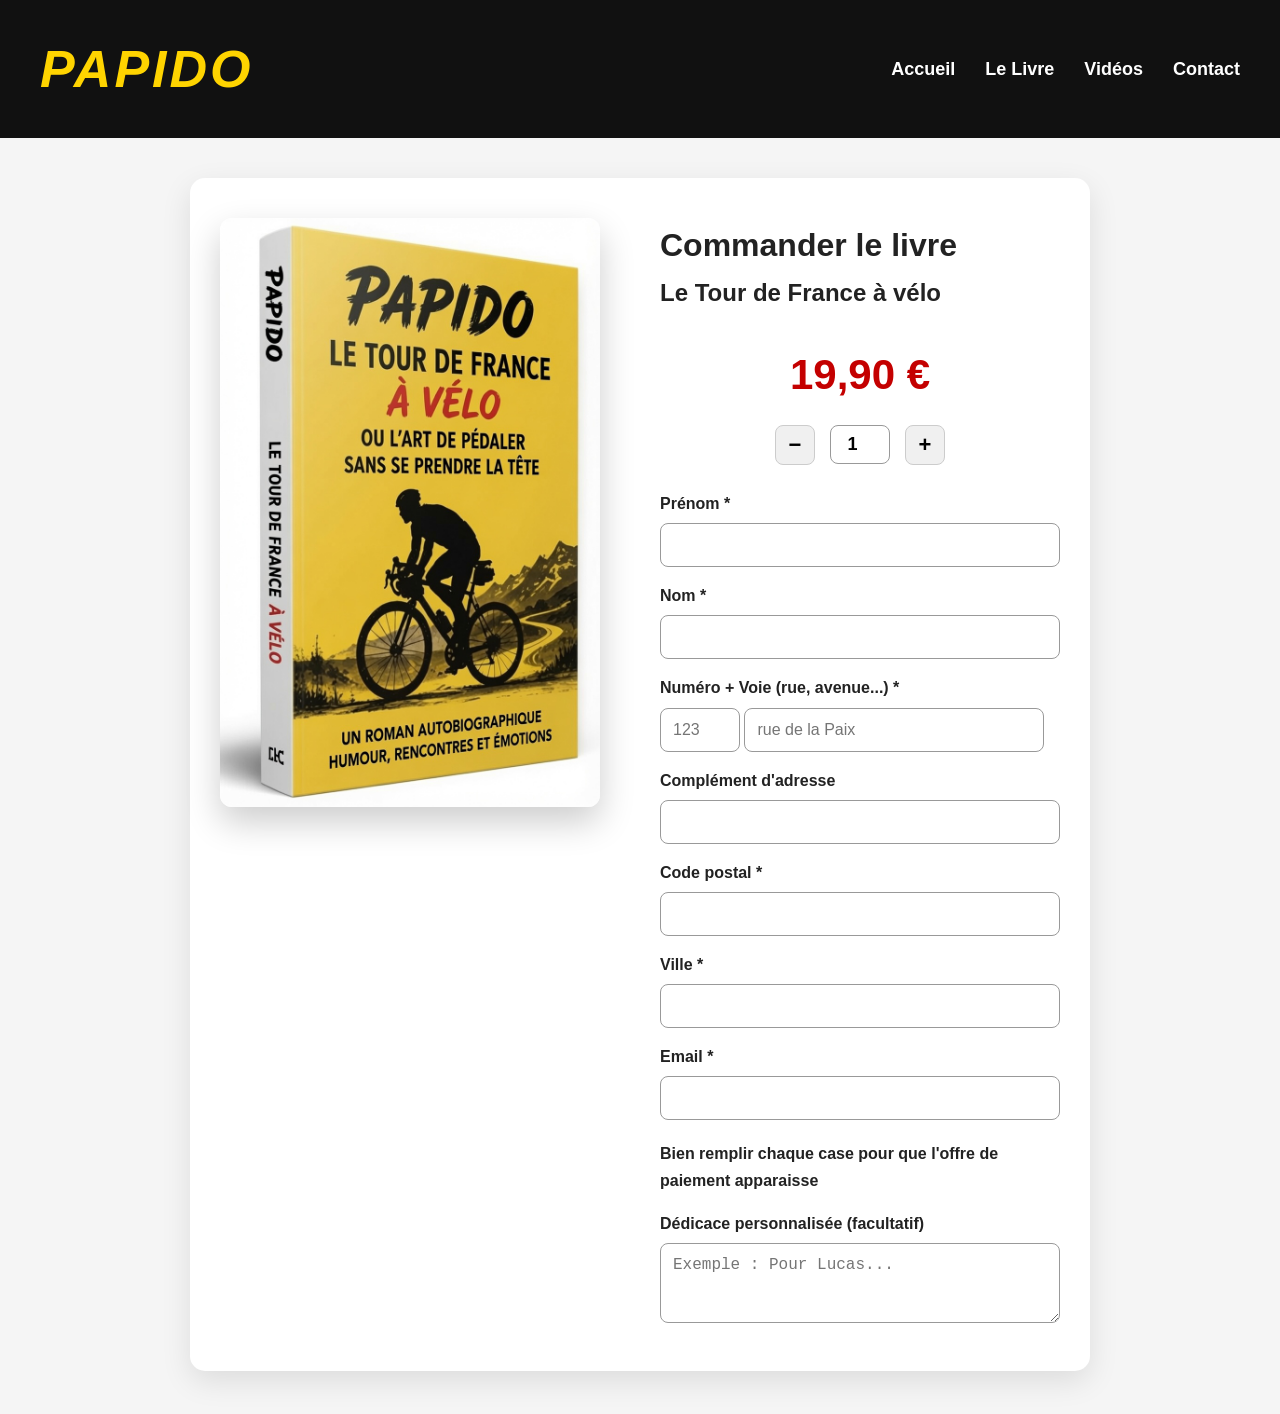
==== commande.html @ 3bb46389 "Add instruction for filling out payment form Added a note to encourage users to fill out the form co" ====
<!DOCTYPE html>
<html lang="fr">
<head>
    <meta charset="UTF-8">
    <meta name="viewport" content="width=device-width, initial-scale=1.0">
    <title>Commander le livre | PAPIDO</title>
    <link rel="stylesheet" href="style.css">
    
    <style>
        .commande-container { max-width: 900px; margin: 40px auto; padding: 40px 30px; background: white; border-radius: 15px; box-shadow: 0 10px 30px rgba(0,0,0,0.1); }
        .hero-commande { display: grid; grid-template-columns: 1fr 1fr; gap: 40px; align-items: start; }
        .hero-commande img { width: 100%; max-width: 380px; border-radius: 12px; box-shadow: 0 15px 35px rgba(0,0,0,0.2); }
        label { display:block; margin:15px 0 6px; font-weight:bold; }
        input, textarea { width: 100%; padding: 12px; border: 1px solid #999; border-radius: 8px; font-size: 16px; }
        .payment-buttons { display: none; margin-top: 30px; }
        .btn-principal { width: 100%; padding: 18px; font-size: 22px; font-weight: bold; background: #c40000; color: white; border: none; border-radius: 10px; margin: 10px 0; cursor: pointer; }
        .btn-principal:disabled { opacity: 0.6; cursor: not-allowed; }
        .btn-paypal { width: 100%; padding: 16px; font-size: 20px; font-weight: bold; background: #003087; color: white; border: none; border-radius: 10px; cursor: pointer; }
        .erreur-msg { color: #c40000; font-weight: bold; margin-top: 10px; display: none; }

        .prix-detail { text-align: center; margin: 25px 0 10px 0; }
        .prix-detail .petit { font-size: 24px; color: #555; }
        .prix-total { font-size: 42px; font-weight: bold; color: #c40000; text-align: center; margin: 5px 0 10px 0; }

        .quantite-selector { display: flex; align-items: center; justify-content: center; gap: 15px; margin: 15px 0 25px 0; }
        .quantite-selector button { width: 40px; height: 40px; font-size: 22px; font-weight: bold; background: #f0f0f0; border: 1px solid #ccc; border-radius: 8px; cursor: pointer; }
        .quantite-selector button:hover { background: #e0e0e0; }
        .quantite-selector input { width: 60px; text-align: center; padding: 8px; font-size: 18px; font-weight: bold; }
    </style>
</head>
<body>

<header>
    <div class="navbar">
        <div class="logo">PAPIDO</div>
        <ul>
            <li><a href="index.html">Accueil</a></li>
            <li><a href="index.html#livre">Le Livre</a></li>
            <li><a href="index.html#videos">Vidéos</a></li>
            <li><a href="index.html#contact">Contact</a></li>
        </ul>
    </div>
</header>

<div class="commande-container">
    <div class="hero-commande">
        <div>
            <img src="photo livre.jpg" alt="Le livre PAPIDO">
        </div>

        <div>
            <h1>Commander le livre</h1>
            <h2>Le Tour de France à vélo</h2>
            
            <div class="prix-detail">
               
                <div class="prix-total" id="prixTotal">19,90 €</div>
            </div>

            <div class="quantite-selector">
                <button type="button" onclick="changerQuantite(-1)">−</button>
                <input type="number" id="quantite" min="1" max="10" value="1" readonly>
                <button type="button" onclick="changerQuantite(1)">+</button>
            </div>

 <form id="orderForm">
    <label>Prénom *</label>
    <input type="text" name="prenom" id="prenom" required>

    <label>Nom *</label>
    <input type="text" name="nom" id="nom" required>

    <label>Numéro + Voie (rue, avenue...) *</label>
    <input type="text" name="numero" id="adresse" placeholder="123" style="width:20%; display:inline-block;" required>
    <input type="text" name="voie" id="adresse1" placeholder="rue de la Paix" style="width:75%; display:inline-block;" required>

    <label>Complément d'adresse</label>
    <input type="text" name="complement" id="adresse2">

    <label>Code postal *</label>
    <input type="text" name="codepostal" id="codepostal" required>

    <label>Ville *</label>
    <input type="text" name="ville" id="ville" required>

    <label>Email *</label>
    <input type="email" name="email" id="email" required>

     <p style="font-weight: bold; margin: 20px 0 10px 0;">Bien remplir chaque case pour que l'offre de paiement apparaisse</p>

    <label>Dédicace personnalisée (facultatif)</label>
    <textarea name="dedicace" id="dedicace" rows="3" placeholder="Exemple : Pour Lucas..."></textarea>

    <div id="paymentButtons" class="payment-buttons">
        <button type="button" class="btn-principal" id="btnCarte" onclick="payerCarte()">
            💳 PAYER PAR CARTE BANCAIRE
        </button>
        <button type="button" class="btn-paypal" onclick="payerPaypal()">
            🅿️ PAYER AVEC PAYPAL
        </button>
        <div class="erreur-msg" id="erreurMsg"></div>
    </div>
</form>

        </div>
    </div>
</div>

<script>
const form = document.getElementById('orderForm');
const paymentButtons = document.getElementById('paymentButtons');
const btnCarte = document.getElementById('btnCarte');
const erreurMsg = document.getElementById('erreurMsg');

const PRIX_UNITAIRE = 19.90;

function changerQuantite(delta) {
    const input = document.getElementById('quantite');
    let val = parseInt(input.value) + delta;
    val = Math.max(1, Math.min(10, val));
    input.value = val;
    const total = val * PRIX_UNITAIRE;
    document.getElementById('prixTotal').textContent = total.toFixed(2).replace('.', ',') + ' €';
}

form.addEventListener('input', () => {
    const fields = ['prenom','nom','adresse','codepostal','ville','email'];
    let filled = fields.every(f => document.getElementById(f).value.trim() !== '');
    paymentButtons.style.display = filled ? 'block' : 'none';
});

function getFormData() {
    return {
        prenom: document.getElementById('prenom').value.trim(),
        nom: document.getElementById('nom').value.trim(),
        numero: document.getElementById('adresse').value.trim(),
        voie: document.getElementById('adresse1').value.trim(),
        complement: document.getElementById('adresse2').value.trim(),
        codepostal: document.getElementById('codepostal').value.trim(),
        ville: document.getElementById('ville').value.trim(),
        email: document.getElementById('email').value.trim(),
        dedicace: document.getElementById('dedicace').value.trim(),
        quantite: parseInt(document.getElementById('quantite').value),
    };
}

async function payerCarte() {
    erreurMsg.style.display = 'none';
    btnCarte.disabled = true;
    btnCarte.textContent = 'Chargement...';

    try {
        const response = await fetch('create-checkout-session.php', {
            method: 'POST',
            headers: { 'Content-Type': 'application/json' },
            body: JSON.stringify(getFormData())
        });

        const data = await response.json();

        if (data.url) {
            window.location.href = data.url;
        } else {
            throw new Error(data.error || 'Erreur inconnue');
        }
    } catch (err) {
        erreurMsg.textContent = "Une erreur est survenue, merci de réessayer. (" + err.message + ")";
        erreurMsg.style.display = 'block';
        btnCarte.disabled = false;
        btnCarte.textContent = '💳 PAYER PAR CARTE BANCAIRE';
    }
}

function payerPaypal() {
    window.location.href = "https://paypal.me/laventurepapido";
}
</script>

</body>
</html>
---- style.css ----
/* ========================= */
/* PAPIDO */
/* ========================= */

*{
margin:0;
padding:0;
box-sizing:border-box;
}

html{
scroll-behavior:smooth;
}

body{

font-family:Arial,Helvetica,sans-serif;

background:#f5f5f5;

color:#222;

line-height:1.7;

}

/* ========================= */
/* NAVIGATION */
/* ========================= */

header{

background:#111;

color:white;

}

.navbar{

max-width:1400px;

margin:auto;

display:flex;

justify-content:space-between;

align-items:center;

padding:25px 40px;

}

.logo{

font-size:52px;

font-weight:bold;

color:#ffd400;

letter-spacing:3px;

font-style:italic;

}

.navbar ul{

display:flex;

gap:30px;

list-style:none;

align-items:center;

}

.navbar a{

color:white;

text-decoration:none;

font-size:18px;

font-weight:bold;

transition:.3s;

}

.navbar a:hover{

color:#ffd400;

}

.btn-menu{

background:#c40000;

padding:12px 22px;

border-radius:8px;

}
/* ========================= */
/* TEXTE */
/* ========================= */
.texte-centre {
  text-align: center;
}

/* ========================= */
/* PHOTOS */
/* ========================= */
.photo-voyage {
  width: 100%;
  max-width: 600px;
  border-radius: 12px;
  box-shadow: 0 4px 12px rgba(0,0,0,0.2);
  display: block;
  margin: 20px auto;
}

.galerie {
  display: grid;
  grid-template-columns: repeat(auto-fit, minmax(120px, 1fr));
  gap: 10px;
  max-width: 600px;
  margin: 20px auto;
}

.galerie img {
  width: 100%;
  border-radius: 8px;
  object-fit: cover;
  height: 120px;
  cursor: pointer;
  transition: transform 0.2s;
}

.galerie img:hover {
  transform: scale(1.05);
}

/* ========================= */
/* HERO */
/* ========================= */

.hero{

max-width:1400px;

margin:auto;

padding:80px 40px;

display:grid;

grid-template-columns:1fr 1fr;

gap:70px;

align-items:center;

}

.hero-image{

text-align:center;

}

.hero-image img{

width:100%;

max-width:500px;

border-radius:12px;

box-shadow:0 20px 40px rgba(0,0,0,.25);

}

.hero-text h1{

font-size:64px;

line-height:1.1;

margin-bottom:20px;

}

.hero-text h2{

font-size:34px;

color:#ffd400;

margin-bottom:30px;

font-weight:normal;

}

.hero-text p{

font-size:24px;

margin-bottom:40px;

}

/* ========================= */
/* BOUTONS */
/* ========================= */

.hero-buttons{

display:flex;

flex-wrap:wrap;

gap:20px;

}

.btn-jaune,

.btn-rouge,

.btn-noir{

padding:18px 30px;

border-radius:10px;

text-decoration:none;

font-size:20px;

font-weight:bold;

transition:.3s;

}

.btn-jaune{

background:#ffd400;

color:#111;
margin-top:30px;
display:inline-block;
}

.btn-jaune:hover{

transform:translateY(-3px);

}

.btn-rouge{

background:#c40000;

color:white;
margin-top:30px;
display:inline-block;

}

.btn-rouge:hover{

background:#990000;

}

.btn-noir{

background:#222;

color:white;

}

.btn-noir:hover{

background:#000;

}

/* ========================= */
/* SECTIONS */
/* ========================= */

.section{

max-width:1200px;

margin:auto;

padding:80px 30px;

text-align:center;

}

.section h2{

font-size:48px;

margin-bottom:30px;

color:#111;

}

.section p{

font-size:22px;

max-width:900px;

margin:auto;

}

/* ========================= */
/* CARTES */
/* ========================= */

.cartes{

display:grid;

grid-template-columns:repeat(4,1fr);

gap:30px;

margin-top:50px;

}

.carte{

background:white;

padding:35px;

border-radius:15px;

box-shadow:0 10px 25px rgba(0,0,0,.10);

transition:.3s;

}

.carte:hover{

transform:translateY(-8px);

}

.carte h3{

font-size:50px;

margin-bottom:20px;

}

.carte p{

font-size:20px;

}

/* ========================= */
/* FOOTER */
/* ========================= */

footer{

background:#111;

color:white;

text-align:center;

padding:60px 20px;

margin-top:80px;

}

footer h2{

color:#ffd400;

font-size:42px;

margin-bottom:15px;

}

footer p{

font-size:18px;

margin:10px 0;

}

/* ========================= */
/* RESPONSIVE */
/* ========================= */

@media(max-width:1000px){

.hero{

grid-template-columns:1fr;

text-align:center;

}

.hero-text h1{

font-size:48px;

}

.hero-text h2{

font-size:28px;

}

.hero-text p{

font-size:20px;

}

.hero-buttons{

justify-content:center;

}

.cartes{

grid-template-columns:repeat(2,1fr);

}

.navbar{

flex-direction:column;

gap:20px;

}

.navbar ul{

flex-wrap:wrap;

justify-content:center;

}

}

@media(max-width:700px){

.cartes{

grid-template-columns:1fr;

}

.logo{

font-size:38px;

}

.hero{

padding:40px 20px;

}

.section h2{

font-size:36px;

}

.section p{

font-size:18px;

}

.btn-jaune,

.btn-rouge,

.btn-noir{

width:100%;

text-align:center;

}

}
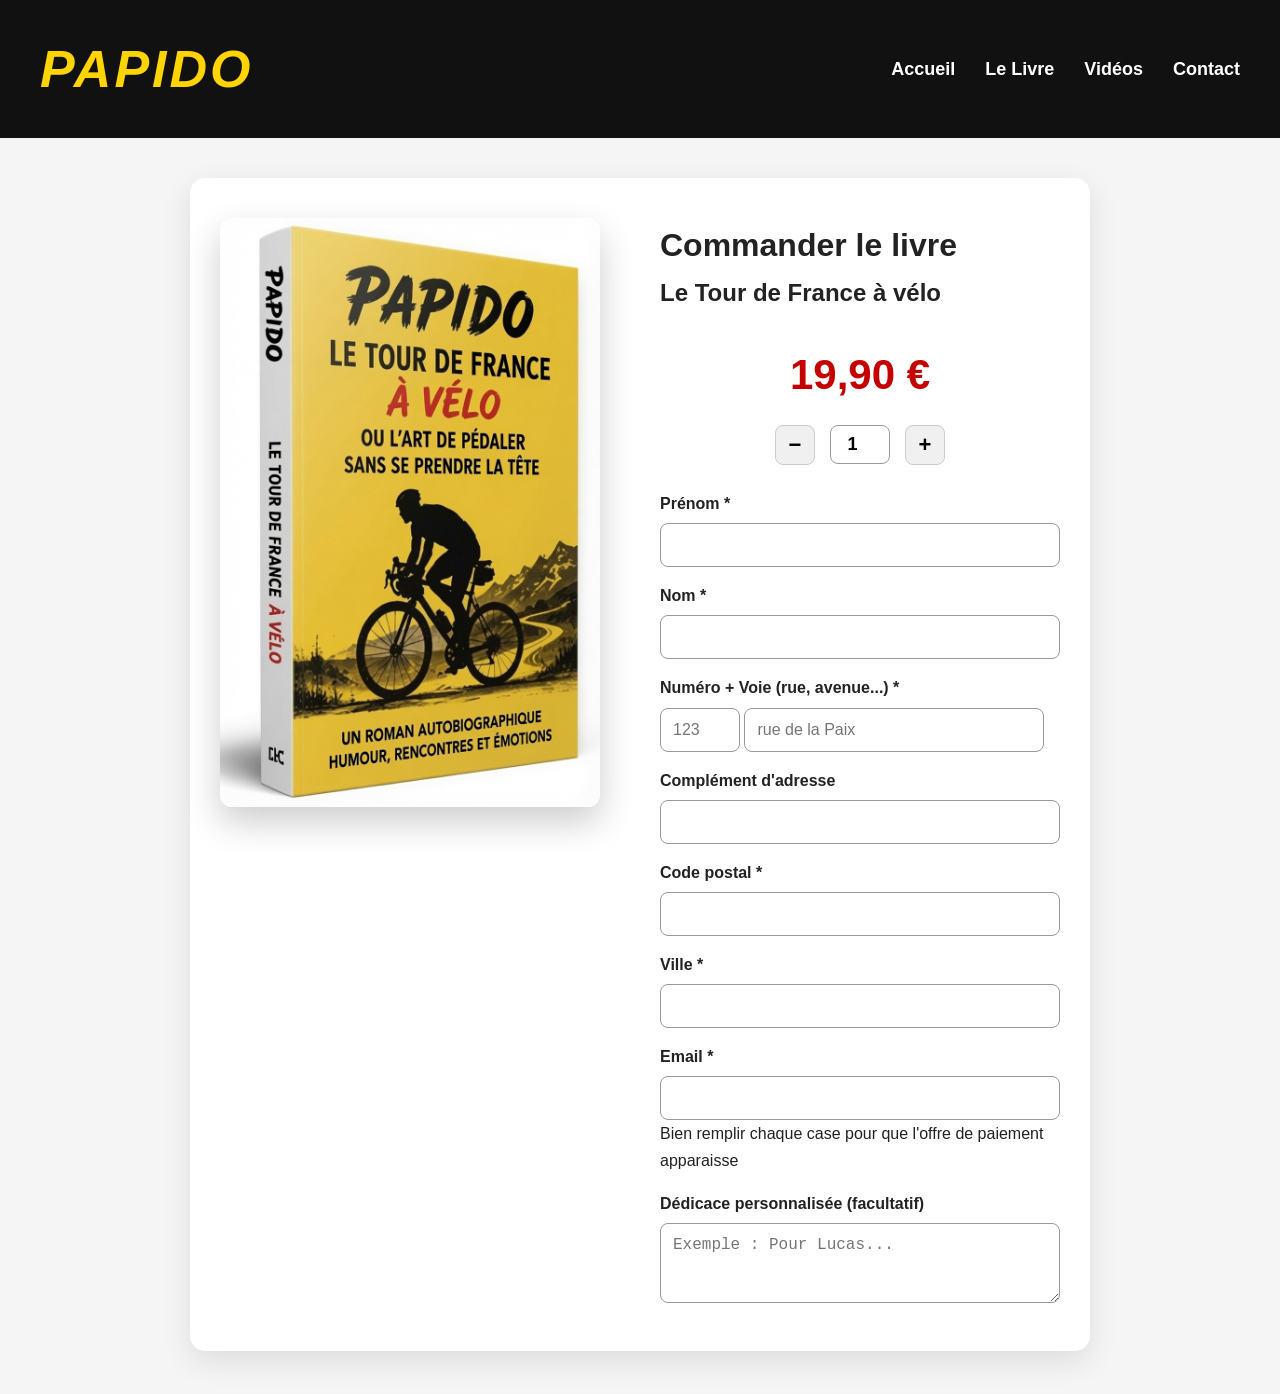
==== commit cd1b3435: "Update commande.html" ====
--- a/commande.html
+++ b/commande.html
@@ -86,7 +86,7 @@
     <label>Email *</label>
     <input type="email" name="email" id="email" required>
 
-     <p style="font-weight: bold; margin: 20px 0 10px 0;">Bien remplir chaque case pour que l'offre de paiement apparaisse</p>
+     <p class="avertissement-remplissage">Bien remplir chaque case pour que l'offre de paiement apparaisse</p>
 
     <label>Dédicace personnalisée (facultatif)</label>
     <textarea name="dedicace" id="dedicace" rows="3" placeholder="Exemple : Pour Lucas..."></textarea>
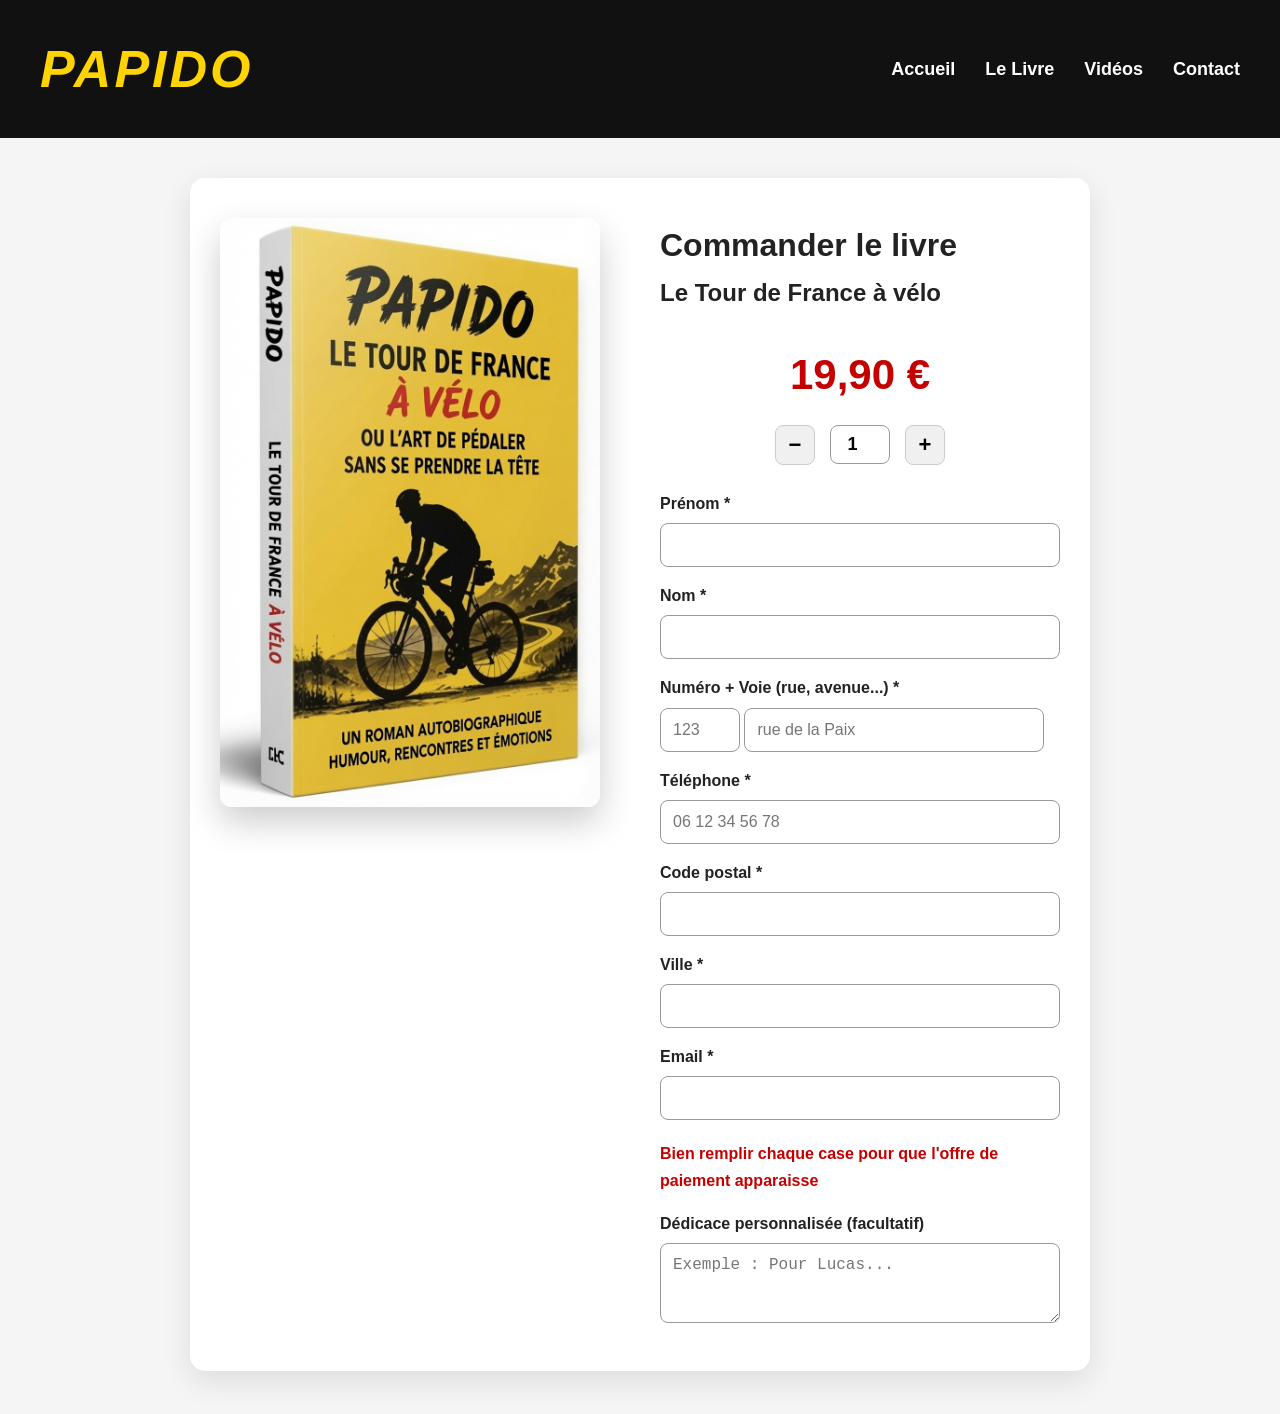
==== commit 99c8ca28: "Update commande.html" ====
--- a/commande.html
+++ b/commande.html
@@ -74,8 +74,8 @@
     <input type="text" name="numero" id="adresse" placeholder="123" style="width:20%; display:inline-block;" required>
     <input type="text" name="voie" id="adresse1" placeholder="rue de la Paix" style="width:75%; display:inline-block;" required>
 
-    <label>Complément d'adresse</label>
-    <input type="text" name="complement" id="adresse2">
+   <label>Téléphone *</label>
+    <input type="tel" name="telephone" id="telephone" placeholder="06 12 34 56 78" required>
 
     <label>Code postal *</label>
     <input type="text" name="codepostal" id="codepostal" required>
@@ -86,7 +86,7 @@
     <label>Email *</label>
     <input type="email" name="email" id="email" required>
 
-     <p class="avertissement-remplissage">Bien remplir chaque case pour que l'offre de paiement apparaisse</p>
+    <p class="avertissement-remplissage">Bien remplir chaque case pour que l'offre de paiement apparaisse</p>
 
     <label>Dédicace personnalisée (facultatif)</label>
     <textarea name="dedicace" id="dedicace" rows="3" placeholder="Exemple : Pour Lucas..."></textarea>
--- a/style.css
+++ b/style.css
@@ -113,7 +113,15 @@
 .texte-centre {
   text-align: center;
 }
-
+.section p.avertissement-remplissage {
+  font-weight: bold;
+  margin: 20px auto 10px auto;
+}
+.avertissement-remplissage {
+  font-weight: bold;
+  color: #c40000;
+  margin-top: 20px;
+}
 /* ========================= */
 /* PHOTOS */
 /* ========================= */
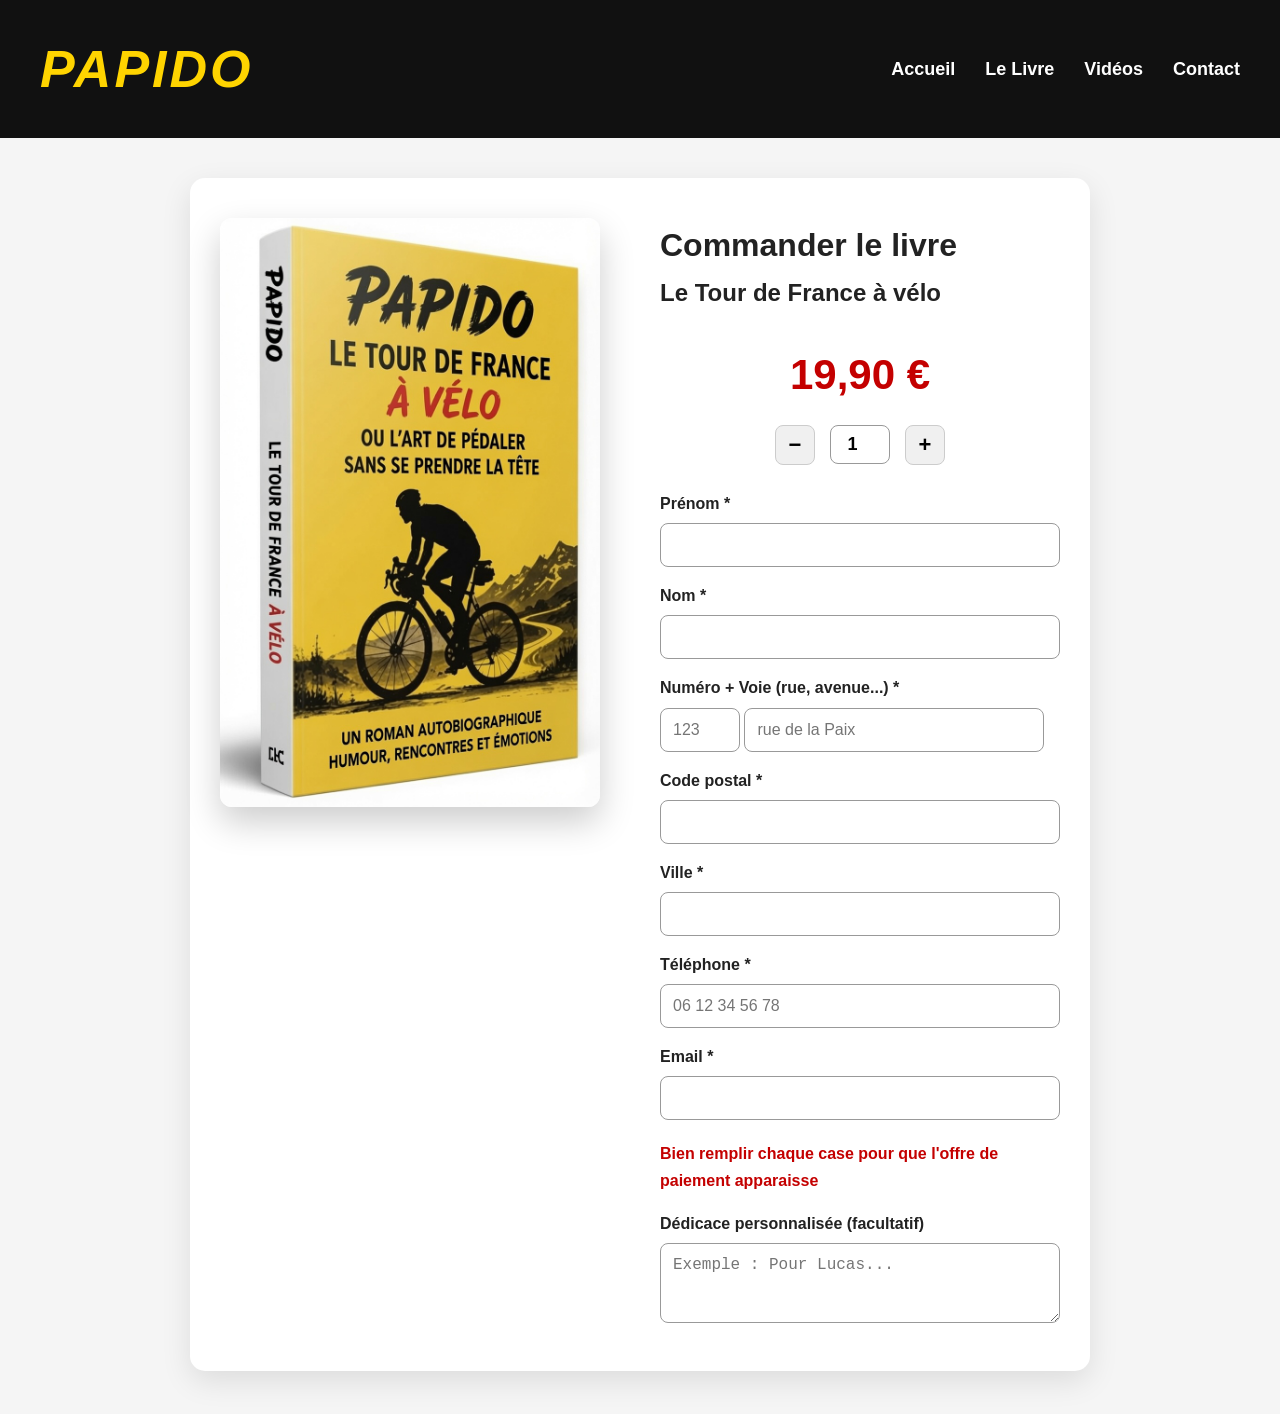
==== commit b83465d6: "Reorder telephone and postal code fields in form" ====
--- a/commande.html
+++ b/commande.html
@@ -74,14 +74,14 @@
     <input type="text" name="numero" id="adresse" placeholder="123" style="width:20%; display:inline-block;" required>
     <input type="text" name="voie" id="adresse1" placeholder="rue de la Paix" style="width:75%; display:inline-block;" required>
 
-   <label>Téléphone *</label>
-    <input type="tel" name="telephone" id="telephone" placeholder="06 12 34 56 78" required>
-
-    <label>Code postal *</label>
+      <label>Code postal *</label>
     <input type="text" name="codepostal" id="codepostal" required>
 
     <label>Ville *</label>
     <input type="text" name="ville" id="ville" required>
+
+     <label>Téléphone *</label>
+    <input type="tel" name="telephone" id="telephone" placeholder="06 12 34 56 78" required>
 
     <label>Email *</label>
     <input type="email" name="email" id="email" required>
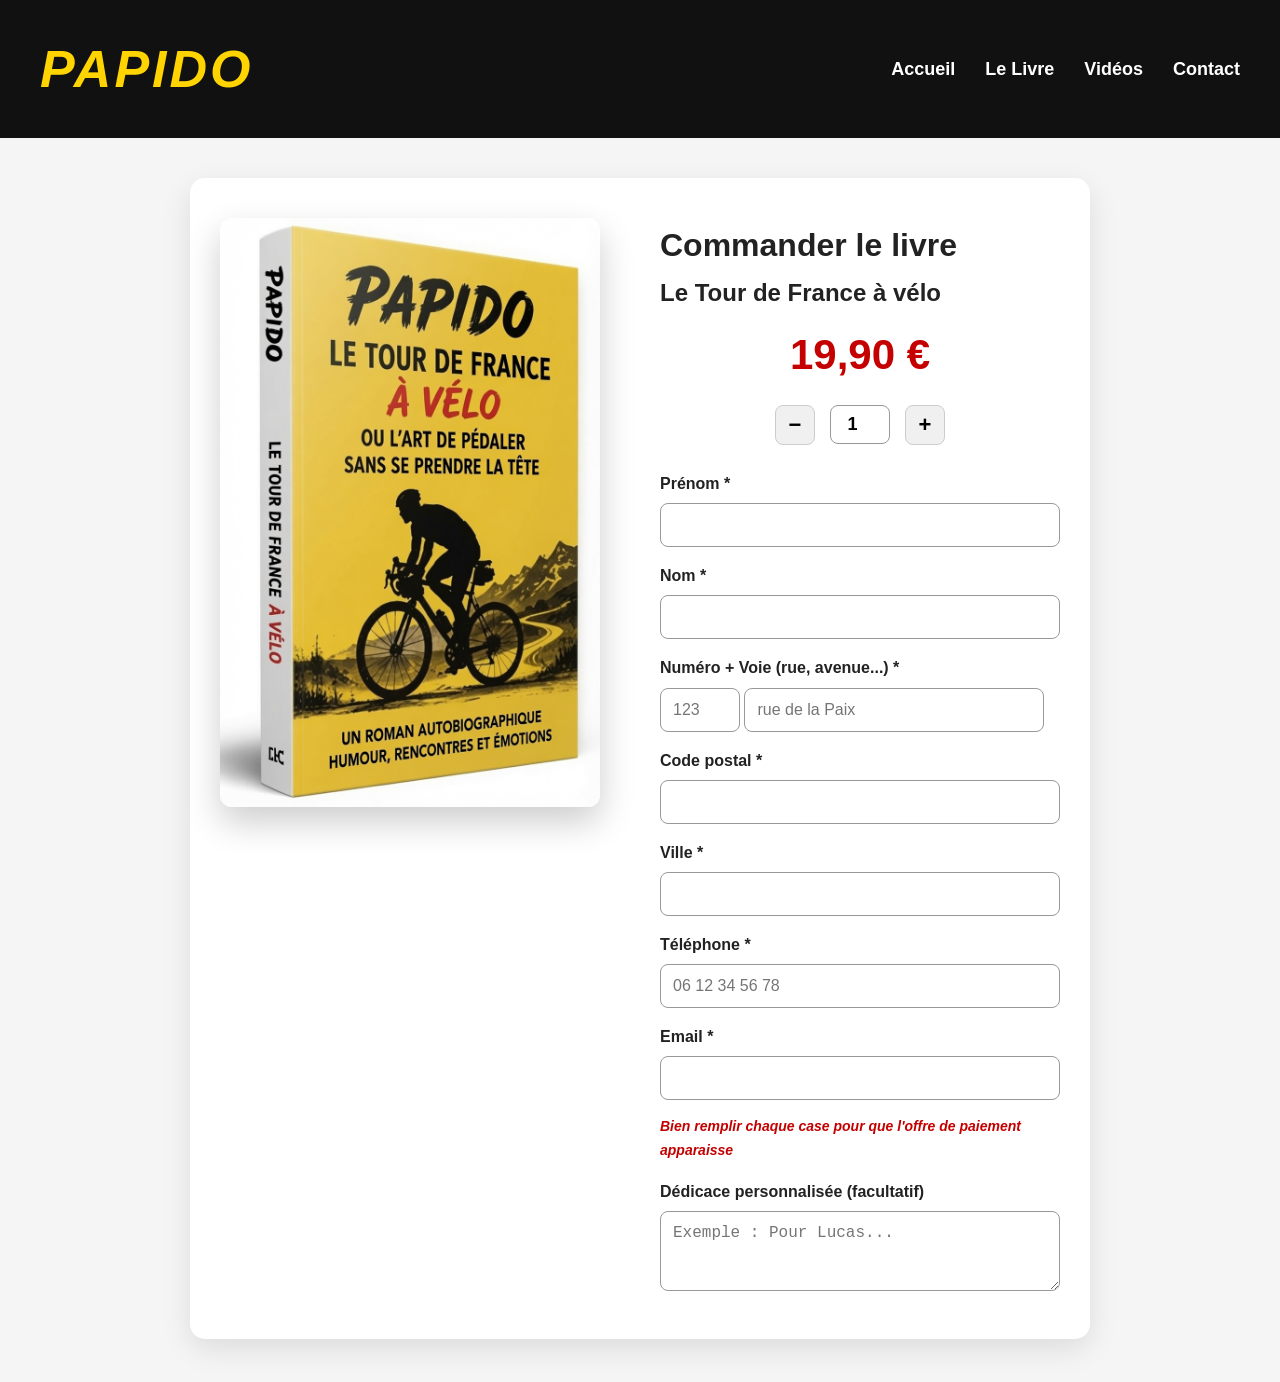
==== commit a4fcad82: "Refactor form structure and style in commande.html" ====
--- a/commande.html
+++ b/commande.html
@@ -17,15 +17,12 @@
         .btn-principal:disabled { opacity: 0.6; cursor: not-allowed; }
         .btn-paypal { width: 100%; padding: 16px; font-size: 20px; font-weight: bold; background: #003087; color: white; border: none; border-radius: 10px; cursor: pointer; }
         .erreur-msg { color: #c40000; font-weight: bold; margin-top: 10px; display: none; }
-
-        .prix-detail { text-align: center; margin: 25px 0 10px 0; }
-        .prix-detail .petit { font-size: 24px; color: #555; }
         .prix-total { font-size: 42px; font-weight: bold; color: #c40000; text-align: center; margin: 5px 0 10px 0; }
-
         .quantite-selector { display: flex; align-items: center; justify-content: center; gap: 15px; margin: 15px 0 25px 0; }
         .quantite-selector button { width: 40px; height: 40px; font-size: 22px; font-weight: bold; background: #f0f0f0; border: 1px solid #ccc; border-radius: 8px; cursor: pointer; }
         .quantite-selector button:hover { background: #e0e0e0; }
         .quantite-selector input { width: 60px; text-align: center; padding: 8px; font-size: 18px; font-weight: bold; }
+        .avertissement-remplissage { color: #c40000; font-size: 14px; margin: 15px 0; font-style: italic; }
     </style>
 </head>
 <body>
@@ -52,10 +49,7 @@
             <h1>Commander le livre</h1>
             <h2>Le Tour de France à vélo</h2>
             
-            <div class="prix-detail">
-               
-                <div class="prix-total" id="prixTotal">19,90 €</div>
-            </div>
+            <div class="prix-total" id="prixTotal">19,90 €</div>
 
             <div class="quantite-selector">
                 <button type="button" onclick="changerQuantite(-1)">−</button>
@@ -63,45 +57,44 @@
                 <button type="button" onclick="changerQuantite(1)">+</button>
             </div>
 
- <form id="orderForm">
-    <label>Prénom *</label>
-    <input type="text" name="prenom" id="prenom" required>
+            <form id="orderForm">
+                <label>Prénom *</label>
+                <input type="text" name="prenom" id="prenom" required>
 
-    <label>Nom *</label>
-    <input type="text" name="nom" id="nom" required>
+                <label>Nom *</label>
+                <input type="text" name="nom" id="nom" required>
 
-    <label>Numéro + Voie (rue, avenue...) *</label>
-    <input type="text" name="numero" id="adresse" placeholder="123" style="width:20%; display:inline-block;" required>
-    <input type="text" name="voie" id="adresse1" placeholder="rue de la Paix" style="width:75%; display:inline-block;" required>
+                <label>Numéro + Voie (rue, avenue...) *</label>
+                <input type="text" name="numero" id="adresse" placeholder="123" style="width:20%; display:inline-block;" required>
+                <input type="text" name="voie" id="adresse1" placeholder="rue de la Paix" style="width:75%; display:inline-block;" required>
 
-      <label>Code postal *</label>
-    <input type="text" name="codepostal" id="codepostal" required>
+                <label>Code postal *</label>
+                <input type="text" name="codepostal" id="codepostal" required>
 
-    <label>Ville *</label>
-    <input type="text" name="ville" id="ville" required>
+                <label>Ville *</label>
+                <input type="text" name="ville" id="ville" required>
 
-     <label>Téléphone *</label>
-    <input type="tel" name="telephone" id="telephone" placeholder="06 12 34 56 78" required>
+                <label>Téléphone *</label>
+                <input type="tel" name="telephone" id="telephone" placeholder="06 12 34 56 78" required>
 
-    <label>Email *</label>
-    <input type="email" name="email" id="email" required>
+                <label>Email *</label>
+                <input type="email" name="email" id="email" required>
 
-    <p class="avertissement-remplissage">Bien remplir chaque case pour que l'offre de paiement apparaisse</p>
+                <p class="avertissement-remplissage">Bien remplir chaque case pour que l'offre de paiement apparaisse</p>
 
-    <label>Dédicace personnalisée (facultatif)</label>
-    <textarea name="dedicace" id="dedicace" rows="3" placeholder="Exemple : Pour Lucas..."></textarea>
+                <label>Dédicace personnalisée (facultatif)</label>
+                <textarea name="dedicace" id="dedicace" rows="3" placeholder="Exemple : Pour Lucas..."></textarea>
 
-    <div id="paymentButtons" class="payment-buttons">
-        <button type="button" class="btn-principal" id="btnCarte" onclick="payerCarte()">
-            💳 PAYER PAR CARTE BANCAIRE
-        </button>
-        <button type="button" class="btn-paypal" onclick="payerPaypal()">
-            🅿️ PAYER AVEC PAYPAL
-        </button>
-        <div class="erreur-msg" id="erreurMsg"></div>
-    </div>
-</form>
-
+                <div id="paymentButtons" class="payment-buttons">
+                    <button type="button" class="btn-principal" id="btnCarte" onclick="payerCarte()">
+                        💳 PAYER PAR CARTE BANCAIRE
+                    </button>
+                    <button type="button" class="btn-paypal" onclick="payerPaypal()">
+                        🅿️ PAYER AVEC PAYPAL
+                    </button>
+                    <div class="erreur-msg" id="erreurMsg"></div>
+                </div>
+            </form>
         </div>
     </div>
 </div>
@@ -119,28 +112,35 @@
     let val = parseInt(input.value) + delta;
     val = Math.max(1, Math.min(10, val));
     input.value = val;
-    const total = val * PRIX_UNITAIRE;
-    document.getElementById('prixTotal').textContent = total.toFixed(2).replace('.', ',') + ' €';
+    document.getElementById('prixTotal').textContent = (val * PRIX_UNITAIRE).toFixed(2).replace('.', ',') + ' €';
 }
 
 form.addEventListener('input', () => {
-    const fields = ['prenom','nom','adresse','codepostal','ville','email'];
-    let filled = fields.every(f => document.getElementById(f).value.trim() !== '');
+    const fields = ['prenom', 'nom', 'adresse', 'adresse1', 'codepostal', 'ville', 'telephone', 'email'];
+    const filled = fields.every(id => {
+        const el = document.getElementById(id);
+        return el && el.value.trim() !== '';
+    });
     paymentButtons.style.display = filled ? 'block' : 'none';
 });
 
 function getFormData() {
+    function getValue(id) {
+        const el = document.getElementById(id);
+        return el ? el.value.trim() : '';
+    }
+
     return {
-        prenom: document.getElementById('prenom').value.trim(),
-        nom: document.getElementById('nom').value.trim(),
-        numero: document.getElementById('adresse').value.trim(),
-        voie: document.getElementById('adresse1').value.trim(),
-        complement: document.getElementById('adresse2').value.trim(),
-        codepostal: document.getElementById('codepostal').value.trim(),
-        ville: document.getElementById('ville').value.trim(),
-        email: document.getElementById('email').value.trim(),
-        dedicace: document.getElementById('dedicace').value.trim(),
-        quantite: parseInt(document.getElementById('quantite').value),
+        prenom: getValue('prenom'),
+        nom: getValue('nom'),
+        numero: getValue('adresse'),
+        voie: getValue('adresse1'),
+        codepostal: getValue('codepostal'),
+        ville: getValue('ville'),
+        telephone: getValue('telephone'),
+        email: getValue('email'),
+        dedicace: getValue('dedicace'),
+        quantite: parseInt(getValue('quantite')) || 1
     };
 }
 
